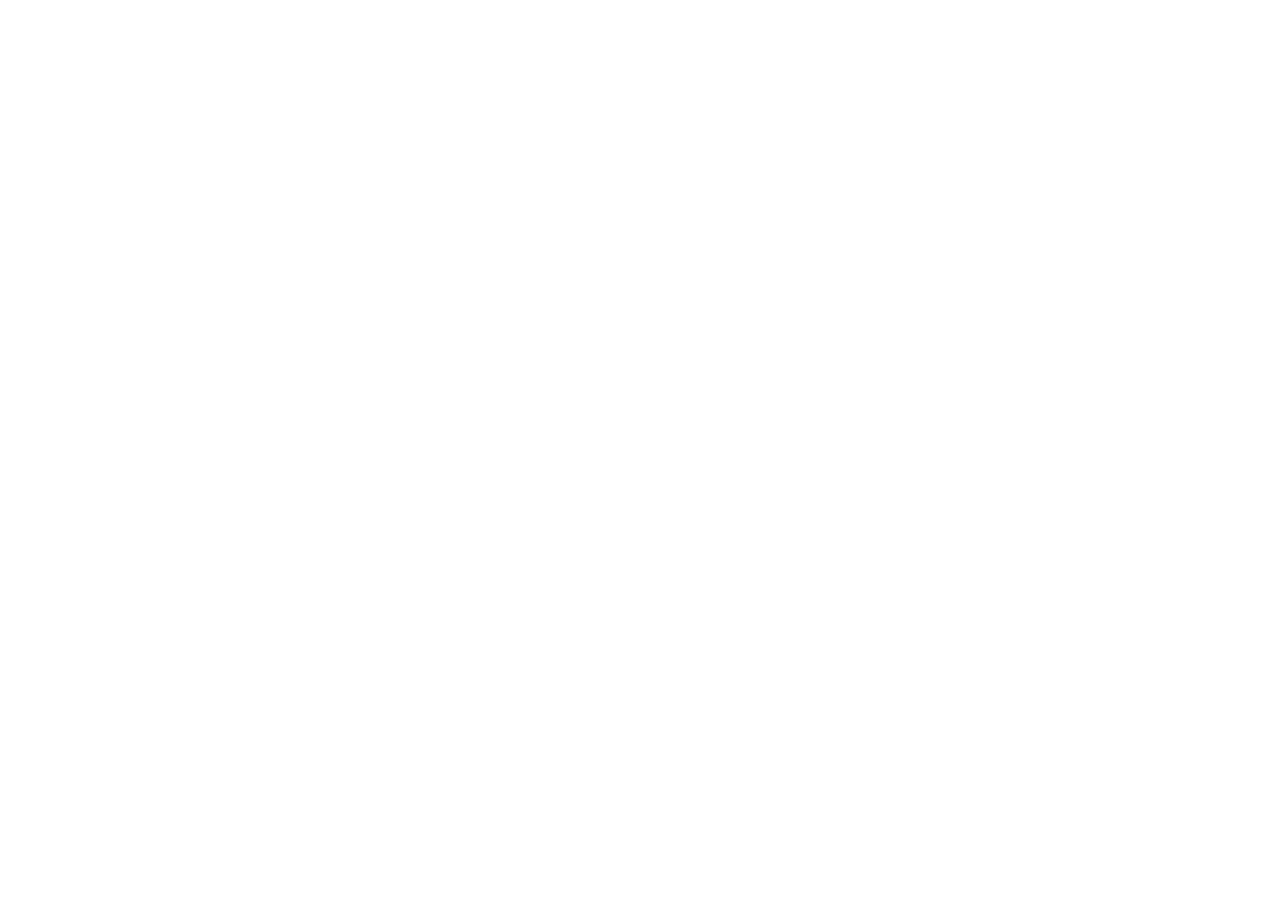
==== index.html @ d5f8ed61 "Made index.html" ====
<!DOCTYPE html>
<html lang="en">
<head>
    <meta charset="UTF-8">
    <meta name="viewport" content="width=device-width, initial-scale=1.0">
    <title>Document</title>
</head>
<body>
    
</body>
</html>
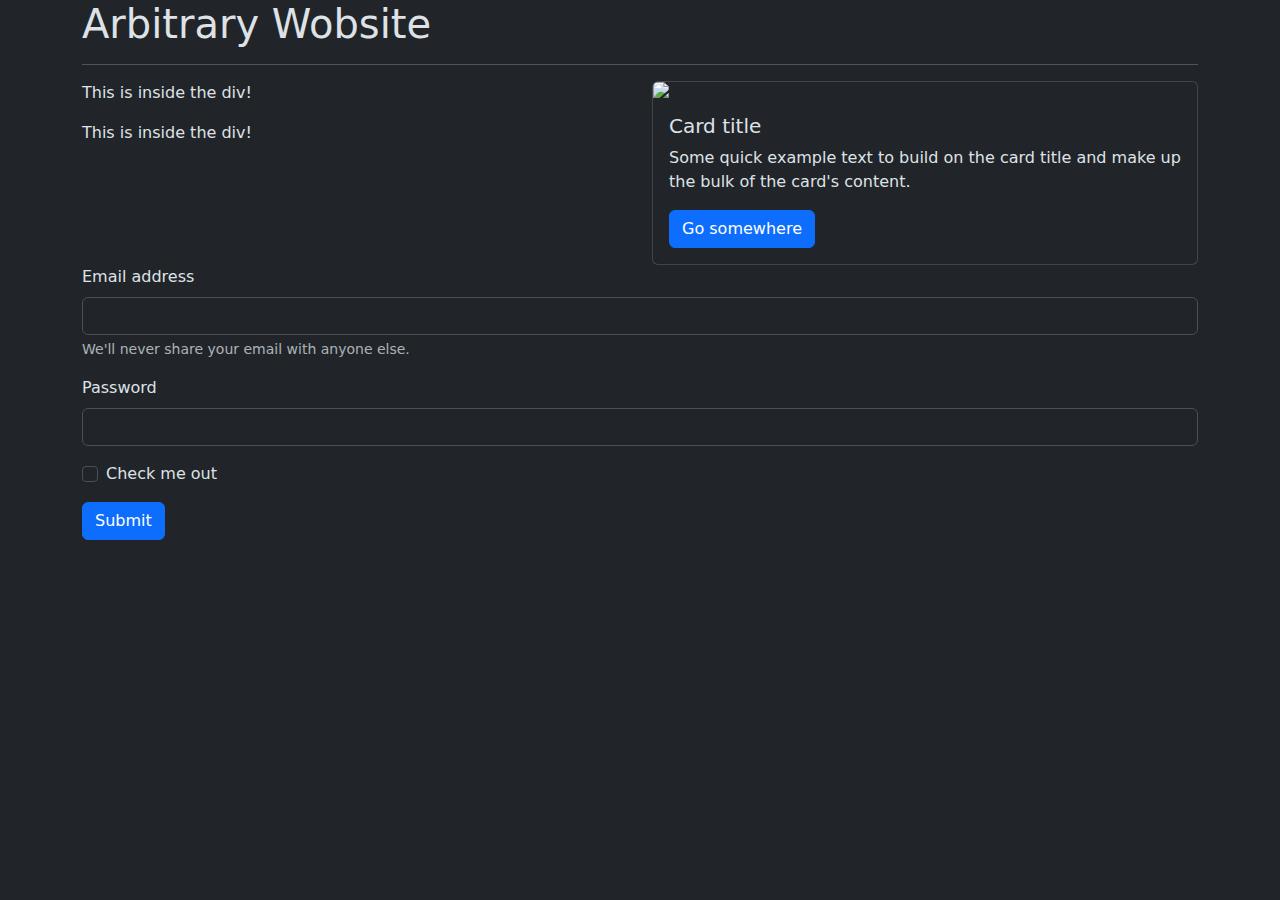
==== commit 24d7e769: "Commented html file, autoformatted it too it seems." ====
--- a/index.html
+++ b/index.html
@@ -1,11 +1,106 @@
 <!DOCTYPE html>
-<html lang="en">
-<head>
-    <meta charset="UTF-8">
-    <meta name="viewport" content="width=device-width, initial-scale=1.0">
-    <title>Document</title>
-</head>
-<body>
-    
-</body>
-</html>+<html data-bs-theme="dark">
+  <head>
+    <meta charset="utf-8" />
+    <meta name="viewport" content="width=device-width" />
+    <title>replit</title>
+    <link
+      href="https://cdn.jsdelivr.net/npm/bootstrap@5.3.3/dist/css/bootstrap.min.css"
+      rel="stylesheet"
+      integrity="sha384-QWTKZyjpPEjISv5WaRU9OFeRpok6YctnYmDr5pNlyT2bRjXh0JMhjY6hW+ALEwIH"
+      crossorigin="anonymous"
+    />
+    <link href="style.css" rel="stylesheet" type="text/css" />
+  </head>
+
+  <body>
+    <!-- These greyed-out tags that don't really -->
+    <!-- look like other tags are comments.  They -->
+    <!-- have no functionality and don't render on -->
+    <!-- the page. -->
+    <div class="container mx-auto">
+      <!-- Learn more about Bootstrap grid here: -->
+      <!-- https://getbootstrap.com/docs/5.3/layout/grid/ -->
+      <div class="row">
+        <div class="col">
+          <h1>Arbitrary Wobsite</h1>
+          <hr />
+        </div>
+      </div>
+      <div class="row">
+        <div class="col">
+          <div class="wobsite_div">
+            <p>This is inside the div!</p>
+            <p>This is inside the div!</p>
+          </div>
+        </div>
+        <div class="col">
+          <!-- Read about Bootstrap card components here: -->
+          <!-- https://getbootstrap.com/docs/5.3/components/card/ -->
+          <div class="card" style="width: 100%">
+            <!-- Placedog's docs are here: -->
+            <!-- https://placedog.net -->
+            <img src="https://placedog.net/500" class="card-img-top" />
+            <!-- Sadly, placekitten seems to be down.  :( -->
+            <div class="card-body">
+              <h5 class="card-title">Card title</h5>
+              <p class="card-text">
+                Some quick example text to build on the card title and make up
+                the bulk of the card's content.
+              </p>
+              <a href="#" class="btn btn-primary">Go somewhere</a>
+            </div>
+          </div>
+        </div>
+      </div>
+      <div class="row">
+        <div class="col">
+          <form class="mb-3">
+            <div class="mb-3">
+              <label for="exampleInputEmail1" class="form-label">
+                Email address
+              </label>
+              <input
+                type="email"
+                class="form-control"
+                id="exampleInputEmail1"
+                aria-describedby="emailHelp"
+              />
+              <div id="emailHelp" class="form-text">
+                We'll never share your email with anyone else.
+              </div>
+            </div>
+            <div class="mb-3">
+              <label for="exampleInputPassword1" class="form-label">
+                Password
+              </label>
+              <input
+                type="password"
+                class="form-control"
+                id="exampleInputPassword1"
+              />
+            </div>
+            <div class="mb-3 form-check">
+              <input
+                type="checkbox"
+                class="form-check-input"
+                id="exampleCheck1"
+              />
+              <label class="form-check-label" for="exampleCheck1">
+                Check me out
+              </label>
+            </div>
+            <button type="submit" class="btn btn-primary">Submit</button>
+          </form>
+        </div>
+      </div>
+    </div>
+
+    <script
+      src="https://cdn.jsdelivr.net/npm/bootstrap@5.3.3/dist/js/bootstrap.bundle.min.js"
+      integrity="sha384-YvpcrYf0tY3lHB60NNkmXc5s9fDVZLESaAA55NDzOxhy9GkcIdslK1eN7N6jIeHz"
+      crossorigin="anonymous"
+    ></script>
+    <script src="script.js"></script>
+  </body>
+</html>
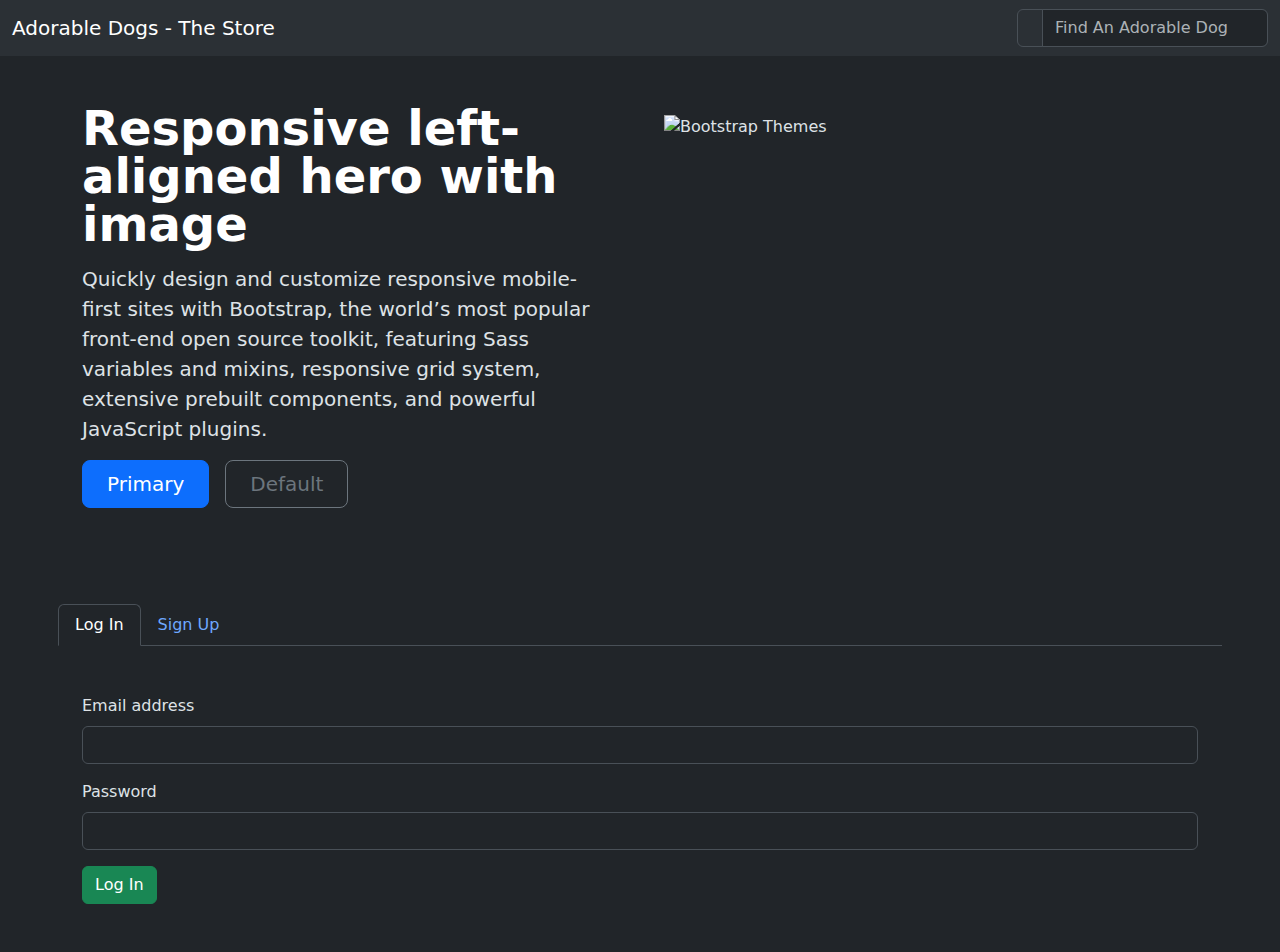
==== commit f3505dba: "Finished bootstrap demo - pt 2." ====
--- a/index.html
+++ b/index.html
@@ -10,88 +10,170 @@
       integrity="sha384-QWTKZyjpPEjISv5WaRU9OFeRpok6YctnYmDr5pNlyT2bRjXh0JMhjY6hW+ALEwIH"
       crossorigin="anonymous"
     />
+    <link
+      rel="stylesheet"
+      href="https://cdnjs.cloudflare.com/ajax/libs/font-awesome/6.5.2/css/all.min.css"
+      integrity="sha512-SnH5WK+bZxgPHs44uWIX+LLJAJ9/2PkPKZ5QiAj6Ta86w+fsb2TkcmfRyVX3pBnMFcV7oQPJkl9QevSCWr3W6A=="
+      crossorigin="anonymous"
+      referrerpolicy="no-referrer"
+    />
     <link href="style.css" rel="stylesheet" type="text/css" />
   </head>
 
   <body>
-    <!-- These greyed-out tags that don't really -->
-    <!-- look like other tags are comments.  They -->
-    <!-- have no functionality and don't render on -->
-    <!-- the page. -->
-    <div class="container mx-auto">
-      <!-- Learn more about Bootstrap grid here: -->
-      <!-- https://getbootstrap.com/docs/5.3/layout/grid/ -->
-      <div class="row">
-        <div class="col">
-          <h1>Arbitrary Wobsite</h1>
-          <hr />
-        </div>
-      </div>
-      <div class="row">
-        <div class="col">
-          <div class="wobsite_div">
-            <p>This is inside the div!</p>
-            <p>This is inside the div!</p>
-          </div>
-        </div>
-        <div class="col">
-          <!-- Read about Bootstrap card components here: -->
-          <!-- https://getbootstrap.com/docs/5.3/components/card/ -->
-          <div class="card" style="width: 100%">
-            <!-- Placedog's docs are here: -->
-            <!-- https://placedog.net -->
-            <img src="https://placedog.net/500" class="card-img-top" />
-            <!-- Sadly, placekitten seems to be down.  :( -->
-            <div class="card-body">
-              <h5 class="card-title">Card title</h5>
-              <p class="card-text">
-                Some quick example text to build on the card title and make up
-                the bulk of the card's content.
-              </p>
-              <a href="#" class="btn btn-primary">Go somewhere</a>
-            </div>
+    <nav class="navbar bg-body-tertiary">
+      <div class="container-fluid">
+        <a class="navbar-brand" href="#">Adorable Dogs - The Store</a>
+        <div class="d-flex flex-row gap-3 justify-content-between">
+          <div class="input-group">
+            <span class="input-group-text" id="basic-addon1">
+              <i class="fa-solid fa-magnifying-glass"></i>
+            </span>
+            <input
+              type="text"
+              class="form-control"
+              placeholder="Find An Adorable Dog"
+              aria-label="Search"
+              aria-describedby="basic-addon1"
+            />
           </div>
         </div>
       </div>
-      <div class="row">
-        <div class="col">
-          <form class="mb-3">
-            <div class="mb-3">
-              <label for="exampleInputEmail1" class="form-label">
-                Email address
-              </label>
-              <input
-                type="email"
-                class="form-control"
-                id="exampleInputEmail1"
-                aria-describedby="emailHelp"
-              />
-              <div id="emailHelp" class="form-text">
-                We'll never share your email with anyone else.
+    </nav>
+    <div class="container">
+      <div class="row flex-lg-row-reverse align-items-center g-5 py-5">
+        <div class="col-10 col-sm-8 col-lg-6">
+          <img
+            src="https://placedog.net/700/500"
+            class="d-block mx-lg-auto img-fluid"
+            alt="Bootstrap Themes"
+            width="700"
+            height="500"
+            loading="lazy"
+          />
+        </div>
+        <div class="col-lg-6">
+          <h1 class="display-5 fw-bold text-body-emphasis lh-1 mb-3">
+            Responsive left-aligned hero with image
+          </h1>
+          <p class="lead">
+            Quickly design and customize responsive mobile-first sites with
+            Bootstrap, the world&CloseCurlyQuote;s most popular front-end open
+            source toolkit, featuring Sass variables and mixins, responsive grid
+            system, extensive prebuilt components, and powerful JavaScript
+            plugins.
+          </p>
+          <div class="d-grid gap-2 d-md-flex justify-content-md-start">
+            <button type="button" class="btn btn-primary btn-lg px-4 me-md-2">
+              Primary
+            </button>
+            <button type="button" class="btn btn-outline-secondary btn-lg px-4">
+              Default
+            </button>
+          </div>
+        </div>
+      </div>
+      <div class="row d-flex align-items-center g-5 py-5">
+        <ul class="nav nav-tabs" id="myTab" role="tablist">
+          <li class="nav-item" role="presentation">
+            <button
+              class="nav-link active"
+              id="home-tab"
+              data-bs-toggle="tab"
+              data-bs-target="#home-tab-pane"
+              type="button"
+              role="tab"
+              aria-controls="home-tab-pane"
+              aria-selected="true"
+            >
+              Log In
+            </button>
+          </li>
+          <li class="nav-item" role="presentation">
+            <button
+              class="nav-link"
+              id="profile-tab"
+              data-bs-toggle="tab"
+              data-bs-target="#profile-tab-pane"
+              type="button"
+              role="tab"
+              aria-controls="profile-tab-pane"
+              aria-selected="false"
+            >
+              Sign Up
+            </button>
+          </li>
+        </ul>
+        <div class="tab-content" id="myTabContent">
+          <div
+            class="tab-pane fade show active"
+            id="home-tab-pane"
+            role="tabpanel"
+            aria-labelledby="home-tab"
+            tabindex="0"
+          >
+            <form>
+              <div class="mb-3">
+                <label for="exampleInputEmail1" class="form-label"
+                  >Email address</label
+                >
+                <input
+                  type="email"
+                  class="form-control"
+                  id="exampleInputEmail1"
+                  aria-describedby="emailHelp"
+                />
               </div>
-            </div>
-            <div class="mb-3">
-              <label for="exampleInputPassword1" class="form-label">
-                Password
-              </label>
-              <input
-                type="password"
-                class="form-control"
-                id="exampleInputPassword1"
-              />
-            </div>
-            <div class="mb-3 form-check">
-              <input
-                type="checkbox"
-                class="form-check-input"
-                id="exampleCheck1"
-              />
-              <label class="form-check-label" for="exampleCheck1">
-                Check me out
-              </label>
-            </div>
-            <button type="submit" class="btn btn-primary">Submit</button>
-          </form>
+              <div class="mb-3">
+                <label for="exampleInputPassword1" class="form-label"
+                  >Password</label
+                >
+                <input
+                  type="password"
+                  class="form-control"
+                  id="exampleInputPassword1"
+                />
+              </div>
+              <button type="submit" class="btn btn-success">Log In</button>
+            </form>
+          </div>
+          <div
+            class="tab-pane fade"
+            id="profile-tab-pane"
+            role="tabpanel"
+            aria-labelledby="profile-tab"
+            tabindex="0"
+          >
+            <form>
+              <div class="mb-3">
+                <label for="exampleInputEmail1" class="form-label"
+                  >Email address</label
+                >
+                <input
+                  type="email"
+                  class="form-control"
+                  id="exampleInputEmail1"
+                  aria-describedby="emailHelp"
+                />
+                <div id="emailHelp" class="form-text">
+                  We'll never share your email with anyone else.
+                </div>
+              </div>
+              <div class="mb-3">
+                <label for="exampleInputPassword1" class="form-label"
+                  >Password</label
+                >
+                <input
+                  type="password"
+                  class="form-control"
+                  id="exampleInputPassword1"
+                />
+              </div>
+              <button type="submit" class="btn btn-primary">
+                Sign Up (For email spam that contains cute dog pictures.)
+              </button>
+            </form>
+          </div>
         </div>
       </div>
     </div>
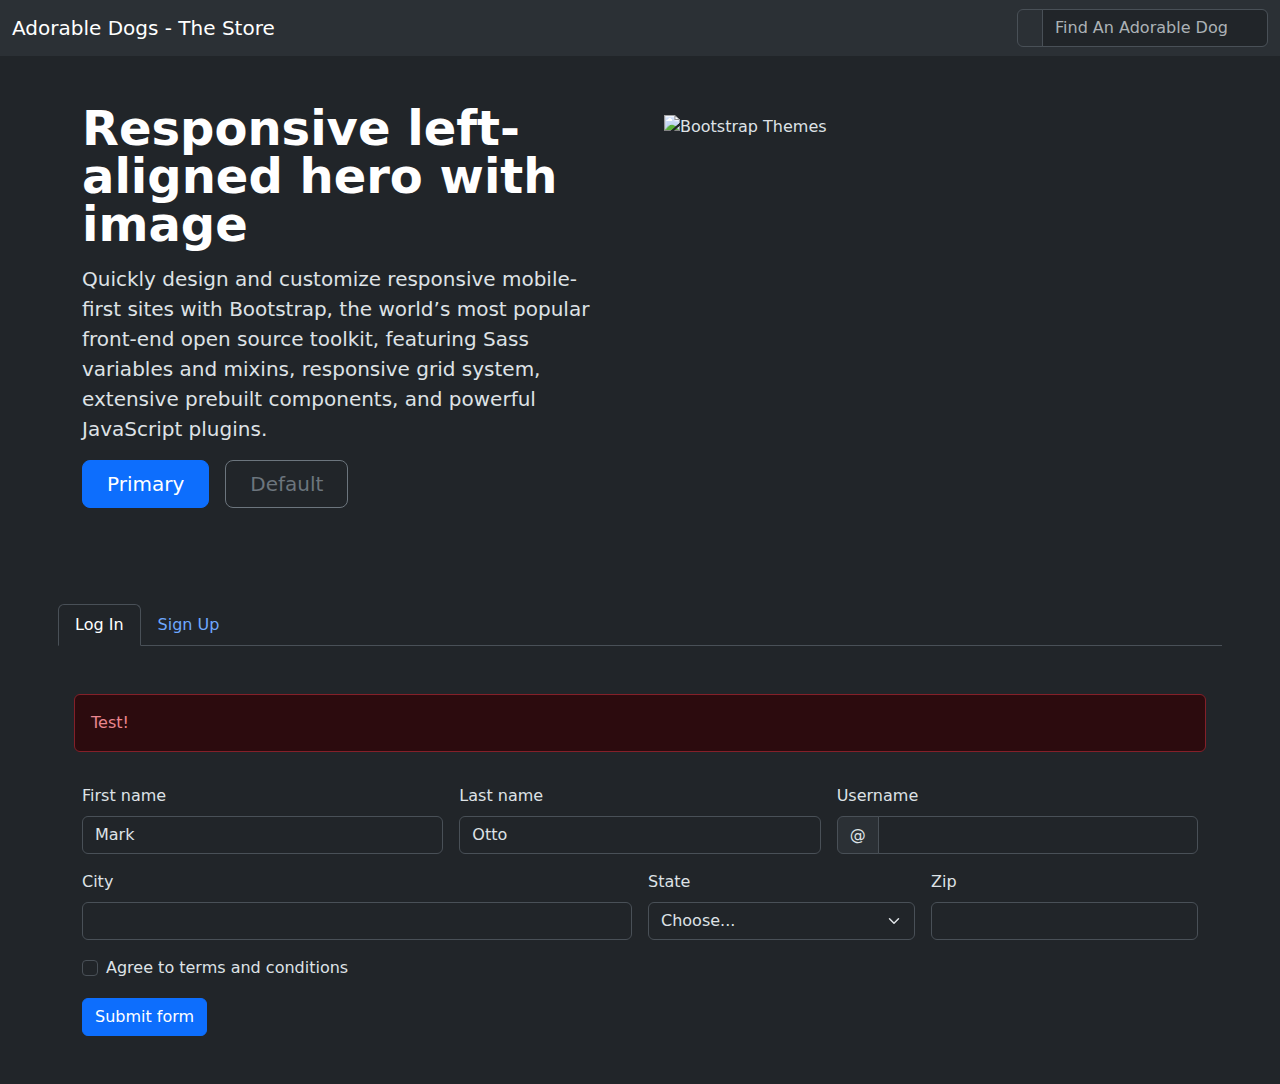
==== commit e29eee12: "Messing around with validation." ====
--- a/index.html
+++ b/index.html
@@ -112,66 +112,100 @@
             aria-labelledby="home-tab"
             tabindex="0"
           >
-            <form>
-              <div class="mb-3">
-                <label for="exampleInputEmail1" class="form-label"
-                  >Email address</label
+            <form class="row g-3 needs-validation">
+              <div class="alert alert-danger">Test!</div>
+              <div class="col-md-4">
+                <label for="validationCustom01" class="form-label"
+                  >First name</label
                 >
                 <input
-                  type="email"
-                  class="form-control"
-                  id="exampleInputEmail1"
-                  aria-describedby="emailHelp"
-                />
-              </div>
-              <div class="mb-3">
-                <label for="exampleInputPassword1" class="form-label"
-                  >Password</label
+                  type="text"
+                  class="form-control"
+                  id="validationCustom01"
+                  value="Mark"
+                  required
+                />
+                <div class="valid-feedback">Looks good!</div>
+              </div>
+              <div class="col-md-4">
+                <label for="validationCustom02" class="form-label"
+                  >Last name</label
                 >
                 <input
-                  type="password"
-                  class="form-control"
-                  id="exampleInputPassword1"
-                />
-              </div>
-              <button type="submit" class="btn btn-success">Log In</button>
-            </form>
-          </div>
-          <div
-            class="tab-pane fade"
-            id="profile-tab-pane"
-            role="tabpanel"
-            aria-labelledby="profile-tab"
-            tabindex="0"
-          >
-            <form>
-              <div class="mb-3">
-                <label for="exampleInputEmail1" class="form-label"
-                  >Email address</label
+                  type="text"
+                  class="form-control"
+                  id="validationCustom02"
+                  value="Otto"
+                  required
+                />
+                <div class="valid-feedback">Looks good!</div>
+              </div>
+              <div class="col-md-4">
+                <label for="validationCustomUsername" class="form-label"
+                  >Username</label
                 >
-                <input
-                  type="email"
-                  class="form-control"
-                  id="exampleInputEmail1"
-                  aria-describedby="emailHelp"
-                />
-                <div id="emailHelp" class="form-text">
-                  We'll never share your email with anyone else.
+                <div class="input-group has-validation">
+                  <span class="input-group-text" id="inputGroupPrepend">@</span>
+                  <input
+                    type="text"
+                    class="form-control"
+                    id="validationCustomUsername"
+                    aria-describedby="inputGroupPrepend"
+                    required
+                  />
+                  <div class="invalid-feedback">Please choose a username.</div>
                 </div>
               </div>
-              <div class="mb-3">
-                <label for="exampleInputPassword1" class="form-label"
-                  >Password</label
-                >
-                <input
-                  type="password"
-                  class="form-control"
-                  id="exampleInputPassword1"
-                />
-              </div>
-              <button type="submit" class="btn btn-primary">
-                Sign Up (For email spam that contains cute dog pictures.)
-              </button>
+              <div class="col-md-6">
+                <label for="validationCustom03" class="form-label">City</label>
+                <input
+                  type="text"
+                  class="form-control"
+                  id="validationCustom03"
+                  required
+                />
+                <div class="invalid-feedback">Please provide a valid city.</div>
+              </div>
+              <div class="col-md-3">
+                <label for="validationCustom04" class="form-label">State</label>
+                <select class="form-select" id="validationCustom04" required>
+                  <option selected disabled value="">Choose...</option>
+                  <option>...</option>
+                </select>
+                <div class="invalid-feedback">Please select a valid state.</div>
+              </div>
+              <div class="col-md-3">
+                <label for="validationCustom05" class="form-label">Zip</label>
+                <input
+                  type="text"
+                  class="form-control"
+                  id="validationCustom05"
+                  required
+                />
+                <div class="invalid-feedback">Please provide a valid zip.</div>
+              </div>
+              <div class="col-12">
+                <div class="form-check">
+                  <input
+                    class="form-check-input"
+                    type="checkbox"
+                    value=""
+                    id="invalidCheck"
+                    required
+                  />
+                  <label class="form-check-label" for="invalidCheck">
+                    Agree to terms and conditions
+                  </label>
+                  <div class="invalid-feedback">
+                    You must agree before submitting.
+                  </div>
+                </div>
+              </div>
+              <div class="col-12">
+                <button class="btn btn-primary" type="submit">
+                  Submit form
+                </button>
+              </div>
             </form>
           </div>
         </div>
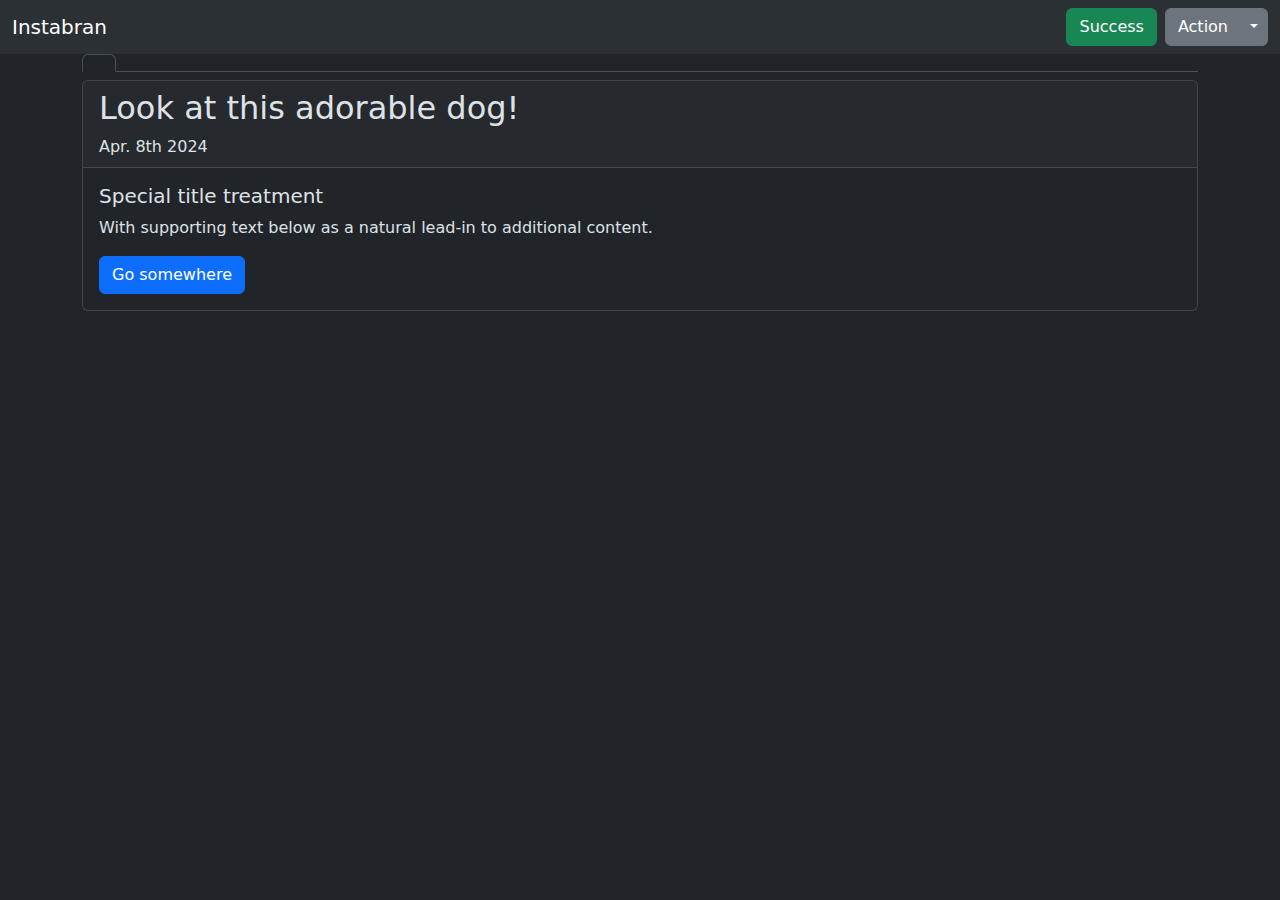
==== commit 6efe14e2: "Roughed up Instabran website." ====
--- a/index.html
+++ b/index.html
@@ -21,193 +21,126 @@
   </head>
 
   <body>
-    <nav class="navbar bg-body-tertiary">
+    <nav class="navbar navbar-expand-md bg-body-tertiary">
       <div class="container-fluid">
-        <a class="navbar-brand" href="#">Adorable Dogs - The Store</a>
-        <div class="d-flex flex-row gap-3 justify-content-between">
-          <div class="input-group">
-            <span class="input-group-text" id="basic-addon1">
-              <i class="fa-solid fa-magnifying-glass"></i>
-            </span>
-            <input
-              type="text"
-              class="form-control"
-              placeholder="Find An Adorable Dog"
-              aria-label="Search"
-              aria-describedby="basic-addon1"
-            />
+        <span class="navbar-brand mb-0 h1"
+          ><i class="fa-brands fa-instagram"></i> Instabran
+        </span>
+        <button
+          class="navbar-toggler"
+          type="button"
+          data-bs-toggle="collapse"
+          data-bs-target="#navbarCollapse"
+          aria-controls="navbarSupportedContent"
+          aria-expanded="false"
+          aria-label="Toggle navigation"
+        >
+          <span class="navbar-toggler-icon"></span>
+        </button>
+        <div class="collapse navbar-collapse gap-2" id="navbarCollapse">
+          <button type="button" class="btn btn-success ms-auto">Success</button>
+          <div class="btn-group">
+            <button type="button" class="btn btn-secondary">Action</button>
+            <button
+              type="button"
+              class="btn btn-secondary dropdown-toggle dropdown-toggle-split"
+              data-bs-toggle="dropdown"
+              aria-expanded="false"
+            >
+              <span class="visually-hidden">Toggle Dropdown</span>
+            </button>
+            <ul class="dropdown-menu dropdown-menu-end">
+              <li><a class="dropdown-item" href="#">Action</a></li>
+              <li><a class="dropdown-item" href="#">Another action</a></li>
+              <li><a class="dropdown-item" href="#">Something else here</a></li>
+              <li><hr class="dropdown-divider" /></li>
+              <li><a class="dropdown-item" href="#">Separated link</a></li>
+            </ul>
           </div>
         </div>
       </div>
     </nav>
     <div class="container">
-      <div class="row flex-lg-row-reverse align-items-center g-5 py-5">
-        <div class="col-10 col-sm-8 col-lg-6">
-          <img
-            src="https://placedog.net/700/500"
-            class="d-block mx-lg-auto img-fluid"
-            alt="Bootstrap Themes"
-            width="700"
-            height="500"
-            loading="lazy"
-          />
-        </div>
-        <div class="col-lg-6">
-          <h1 class="display-5 fw-bold text-body-emphasis lh-1 mb-3">
-            Responsive left-aligned hero with image
-          </h1>
-          <p class="lead">
-            Quickly design and customize responsive mobile-first sites with
-            Bootstrap, the world&CloseCurlyQuote;s most popular front-end open
-            source toolkit, featuring Sass variables and mixins, responsive grid
-            system, extensive prebuilt components, and powerful JavaScript
-            plugins.
-          </p>
-          <div class="d-grid gap-2 d-md-flex justify-content-md-start">
-            <button type="button" class="btn btn-primary btn-lg px-4 me-md-2">
-              Primary
-            </button>
-            <button type="button" class="btn btn-outline-secondary btn-lg px-4">
-              Default
-            </button>
+      <ul class="nav nav-tabs" id="myTab" role="tablist">
+        <li class="nav-item" role="presentation">
+          <button
+            class="nav-link active"
+            id="home-tab"
+            data-bs-toggle="tab"
+            data-bs-target="#home-tab-pane"
+            type="button"
+            role="tab"
+            aria-controls="home-tab-pane"
+            aria-selected="true"
+          >
+            <i class="fa-solid fa-table-cells"></i>
+          </button>
+        </li>
+        <li class="nav-item" role="presentation">
+          <button
+            class="nav-link"
+            id="profile-tab"
+            data-bs-toggle="tab"
+            data-bs-target="#profile-tab-pane"
+            type="button"
+            role="tab"
+            aria-controls="profile-tab-pane"
+            aria-selected="false"
+          >
+            <i class="fa-solid fa-table-cells"></i>
+          </button>
+        </li>
+      </ul>
+      <div class="tab-content mt-2" id="myTabContent">
+        <div
+          class="tab-pane fade show active"
+          id="home-tab-pane"
+          role="tabpanel"
+          aria-labelledby="home-tab"
+          tabindex="0"
+        >
+          <div class="card mb-3">
+            <div class="card-header">
+              <h2>Look at this adorable dog!</h2>
+              <span> Apr. 8th 2024 </span>
+            </div>
+            <img src="https://placedog.net/500/400" alt="" />
+            <div class="card-body">
+              <h5 class="card-title">Special title treatment</h5>
+              <p class="card-text">
+                With supporting text below as a natural lead-in to additional
+                content.
+              </p>
+              <a href="#" class="btn btn-primary">Go somewhere</a>
+            </div>
           </div>
         </div>
-      </div>
-      <div class="row d-flex align-items-center g-5 py-5">
-        <ul class="nav nav-tabs" id="myTab" role="tablist">
-          <li class="nav-item" role="presentation">
-            <button
-              class="nav-link active"
-              id="home-tab"
-              data-bs-toggle="tab"
-              data-bs-target="#home-tab-pane"
-              type="button"
-              role="tab"
-              aria-controls="home-tab-pane"
-              aria-selected="true"
-            >
-              Log In
-            </button>
-          </li>
-          <li class="nav-item" role="presentation">
-            <button
-              class="nav-link"
-              id="profile-tab"
-              data-bs-toggle="tab"
-              data-bs-target="#profile-tab-pane"
-              type="button"
-              role="tab"
-              aria-controls="profile-tab-pane"
-              aria-selected="false"
-            >
-              Sign Up
-            </button>
-          </li>
-        </ul>
-        <div class="tab-content" id="myTabContent">
-          <div
-            class="tab-pane fade show active"
-            id="home-tab-pane"
-            role="tabpanel"
-            aria-labelledby="home-tab"
-            tabindex="0"
-          >
-            <form class="row g-3 needs-validation">
-              <div class="alert alert-danger">Test!</div>
-              <div class="col-md-4">
-                <label for="validationCustom01" class="form-label"
-                  >First name</label
-                >
-                <input
-                  type="text"
-                  class="form-control"
-                  id="validationCustom01"
-                  value="Mark"
-                  required
-                />
-                <div class="valid-feedback">Looks good!</div>
-              </div>
-              <div class="col-md-4">
-                <label for="validationCustom02" class="form-label"
-                  >Last name</label
-                >
-                <input
-                  type="text"
-                  class="form-control"
-                  id="validationCustom02"
-                  value="Otto"
-                  required
-                />
-                <div class="valid-feedback">Looks good!</div>
-              </div>
-              <div class="col-md-4">
-                <label for="validationCustomUsername" class="form-label"
-                  >Username</label
-                >
-                <div class="input-group has-validation">
-                  <span class="input-group-text" id="inputGroupPrepend">@</span>
-                  <input
-                    type="text"
-                    class="form-control"
-                    id="validationCustomUsername"
-                    aria-describedby="inputGroupPrepend"
-                    required
-                  />
-                  <div class="invalid-feedback">Please choose a username.</div>
-                </div>
-              </div>
-              <div class="col-md-6">
-                <label for="validationCustom03" class="form-label">City</label>
-                <input
-                  type="text"
-                  class="form-control"
-                  id="validationCustom03"
-                  required
-                />
-                <div class="invalid-feedback">Please provide a valid city.</div>
-              </div>
-              <div class="col-md-3">
-                <label for="validationCustom04" class="form-label">State</label>
-                <select class="form-select" id="validationCustom04" required>
-                  <option selected disabled value="">Choose...</option>
-                  <option>...</option>
-                </select>
-                <div class="invalid-feedback">Please select a valid state.</div>
-              </div>
-              <div class="col-md-3">
-                <label for="validationCustom05" class="form-label">Zip</label>
-                <input
-                  type="text"
-                  class="form-control"
-                  id="validationCustom05"
-                  required
-                />
-                <div class="invalid-feedback">Please provide a valid zip.</div>
-              </div>
-              <div class="col-12">
-                <div class="form-check">
-                  <input
-                    class="form-check-input"
-                    type="checkbox"
-                    value=""
-                    id="invalidCheck"
-                    required
-                  />
-                  <label class="form-check-label" for="invalidCheck">
-                    Agree to terms and conditions
-                  </label>
-                  <div class="invalid-feedback">
-                    You must agree before submitting.
-                  </div>
-                </div>
-              </div>
-              <div class="col-12">
-                <button class="btn btn-primary" type="submit">
-                  Submit form
-                </button>
-              </div>
-            </form>
-          </div>
+        <div
+          class="tab-pane fade"
+          id="profile-tab-pane"
+          role="tabpanel"
+          aria-labelledby="profile-tab"
+          tabindex="0"
+        >
+          <section class="insta-post">
+            <div class="insta-post--title">
+              <h2>Look at this adorable dog!</h2>
+              <span class="insta-post--date"> Apr. 8th 2024 </span>
+            </div>
+            <img
+              src="https://placedog.net/500/400"
+              alt=""
+              class="insta-post--image"
+            />
+            <div class="insta-post--body">
+              <p>
+                Lorem ipsum dolor sit amet, consectetur adipisicing elit.
+                Facilis, ullam sed iusto vero dolorum quas quo corporis ipsum
+                incidunt, inventore esse, veritatis repellendus dignissimos
+                fuga! Pariatur quis totam autem tempora!
+              </p>
+            </div>
+          </section>
         </div>
       </div>
     </div>
--- a/style.css
+++ b/style.css
@@ -0,0 +1,41 @@
+.insta-nav {
+  width: 100%;
+  height: 5rem;
+  background-color: rgba(255, 255, 255, 0.25);
+  display: flex;
+  justify-content: center;
+  align-items: center;
+}
+
+.insta-body {
+  width: 75%;
+  margin: 1rem auto;
+  display: flex;
+  flex-direction: column;
+  justify-content: start;
+  align-items: center;
+}
+
+.insta-post {
+  max-width: 85%;
+  display: flex;
+  flex-direction: column;
+  justify-content: start;
+  align-items: center;
+  background-color: rgba(255, 255, 255, 0.25);
+  border-radius: 0.25rem;
+  padding: 0.5rem 1rem;
+}
+
+.insta-post--title {
+  width: 100%;
+  display: flex;
+  justify-content: space-between;
+  align-items: center;
+}
+
+.insta-post--image {
+  width: 100%;
+  height: auto;
+  border-radius: 0.25rem;
+}
